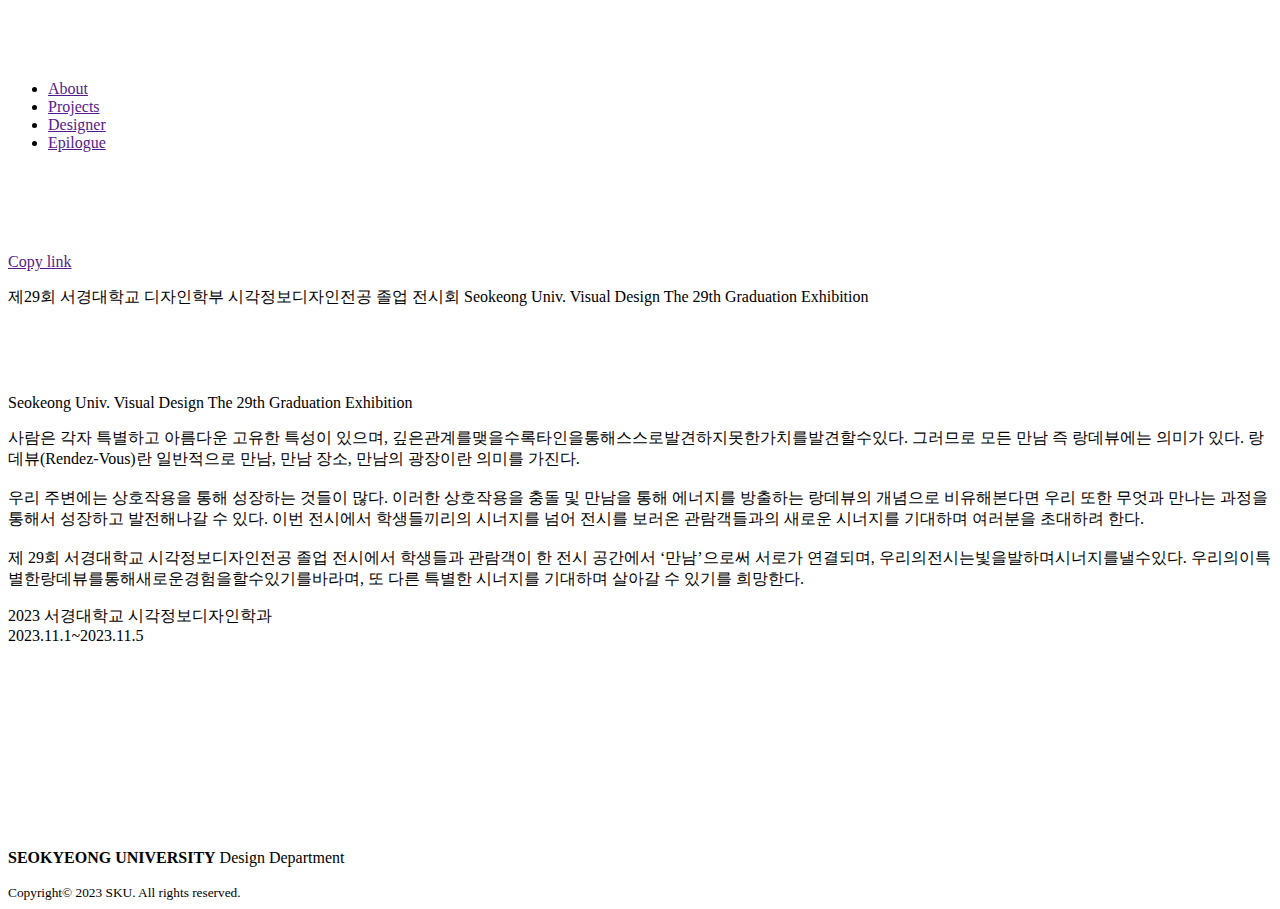
==== index.html @ 28919680 "first commit" ====
<!DOCTYPE html>
<html lang="en">
<head>
    <meta charset="UTF-8">
    <meta name="viewport" content="width=device-width, initial-scale=   ">
    <title>Document</title>
</head>
<body>
    <header class="header">
        <div class="inner">
            <h1><a href=""><img src="" alt=""></a></h1>
            <nav class="gnb">
                <ul>
                    <li><a href="">About</a></li>
                    <li><a href="">Projects</a></li>
                    <li><a href="">Designer</a></li>
                    <li><a href="">Epilogue</a></li>
                </ul>
            </nav>
        </div>
    </header>

    <main id="main">
        <section class="sc-main">
            <div class="visual">
                <div class="inner">
                    <div class="flex">
                        <div class="text-area">
                            <h2><img src="" alt=""></h2>
                            <p><img src="" alt=""></p>
                            <a href="" class="link">Copy link</a>
                            <p>
                                제29회 서경대학교 디자인학부 시각정보디자인전공 졸업 전시회
                                Seokeong Univ. Visual Design The 29th Graduation Exhibition
                            </p>
                        </div>
                        <div class="img-area">
                            <img src="" alt="">
                    
                        </div>
                    </div>
                </div>
            </div>
            <div class="logo">
                <div class="inner">
                    <img src="" alt="" class="img1">
                    <img src="" alt="" class="img2">
                </div>
            </div>
        </section>
        <section class="sc-intro">
            <div class="inner">
                <div class="flex">
                    <div class="text-area">
                        <img src="" alt="">
                        <p>Seokeong Univ. Visual Design The 29th Graduation Exhibition</p>
                        <p class="desc">
                            사람은 각자 특별하고 아름다운 고유한 특성이 있으며, 깊은관계를맺을수록타인을통해스스로발견하지못한가치를발견할수있다. 그러므로 모든 만남 즉 랑데뷰에는 의미가 있다. 랑데뷰(Rendez-Vous)란 일반적으로 만남, 만남 장소, 만남의 광장이란 의미를 가진다.<br><br>
                            우리 주변에는 상호작용을 통해 성장하는 것들이 많다. 이러한 상호작용을 충돌 및 만남을 통해 에너지를 방출하는 랑데뷰의 개념으로 비유해본다면 우리 또한 무엇과 만나는 과정을 통해서 성장하고 발전해나갈 수 있다. 이번 전시에서 학생들끼리의 시너지를 넘어 전시를 보러온 관람객들과의 새로운 시너지를 기대하며 여러분을 초대하려 한다.<br><br>
                            제 29회 서경대학교 시각정보디자인전공 졸업 전시에서 학생들과 관람객이 한 전시 공간에서 ‘만남’으로써 서로가 연결되며, 우리의전시는빛을발하며시너지를낼수있다. 우리의이특별한랑데뷰를통해새로운경험을할수있기를바라며, 또 다른 특별한 시너지를 기대하며 살아갈 수 있기를 희망한다.
                        </p>
                        <p class="desc2">
                            2023 서경대학교 시각정보디자인학과<br>
                                2023.11.1~2023.11.5
                        </p>
                    </div>
                    <div class="img-area">
                        <img src="" alt="">
                    </div>
                </div>
            </div>
        </section>
        <section class="sc-video">
            <video muted="muted" loop="loop" playsinline="">
                <source src="https://woowahan-cdn.woowahan.com/static/media/main_service.878a686a.mp4" type="video/mp4">
            </video>
        </section>
    </main>
    <footer class="footer">
        <div class="inner">
            <p class="text"><strong>SEOKYEONG UNIVERSITY</strong> Design Department</p>
            <small class="copy">Copyright© 2023 SKU. All rights reserved.</small>
        </div>
    </footer>
</body>
</html>
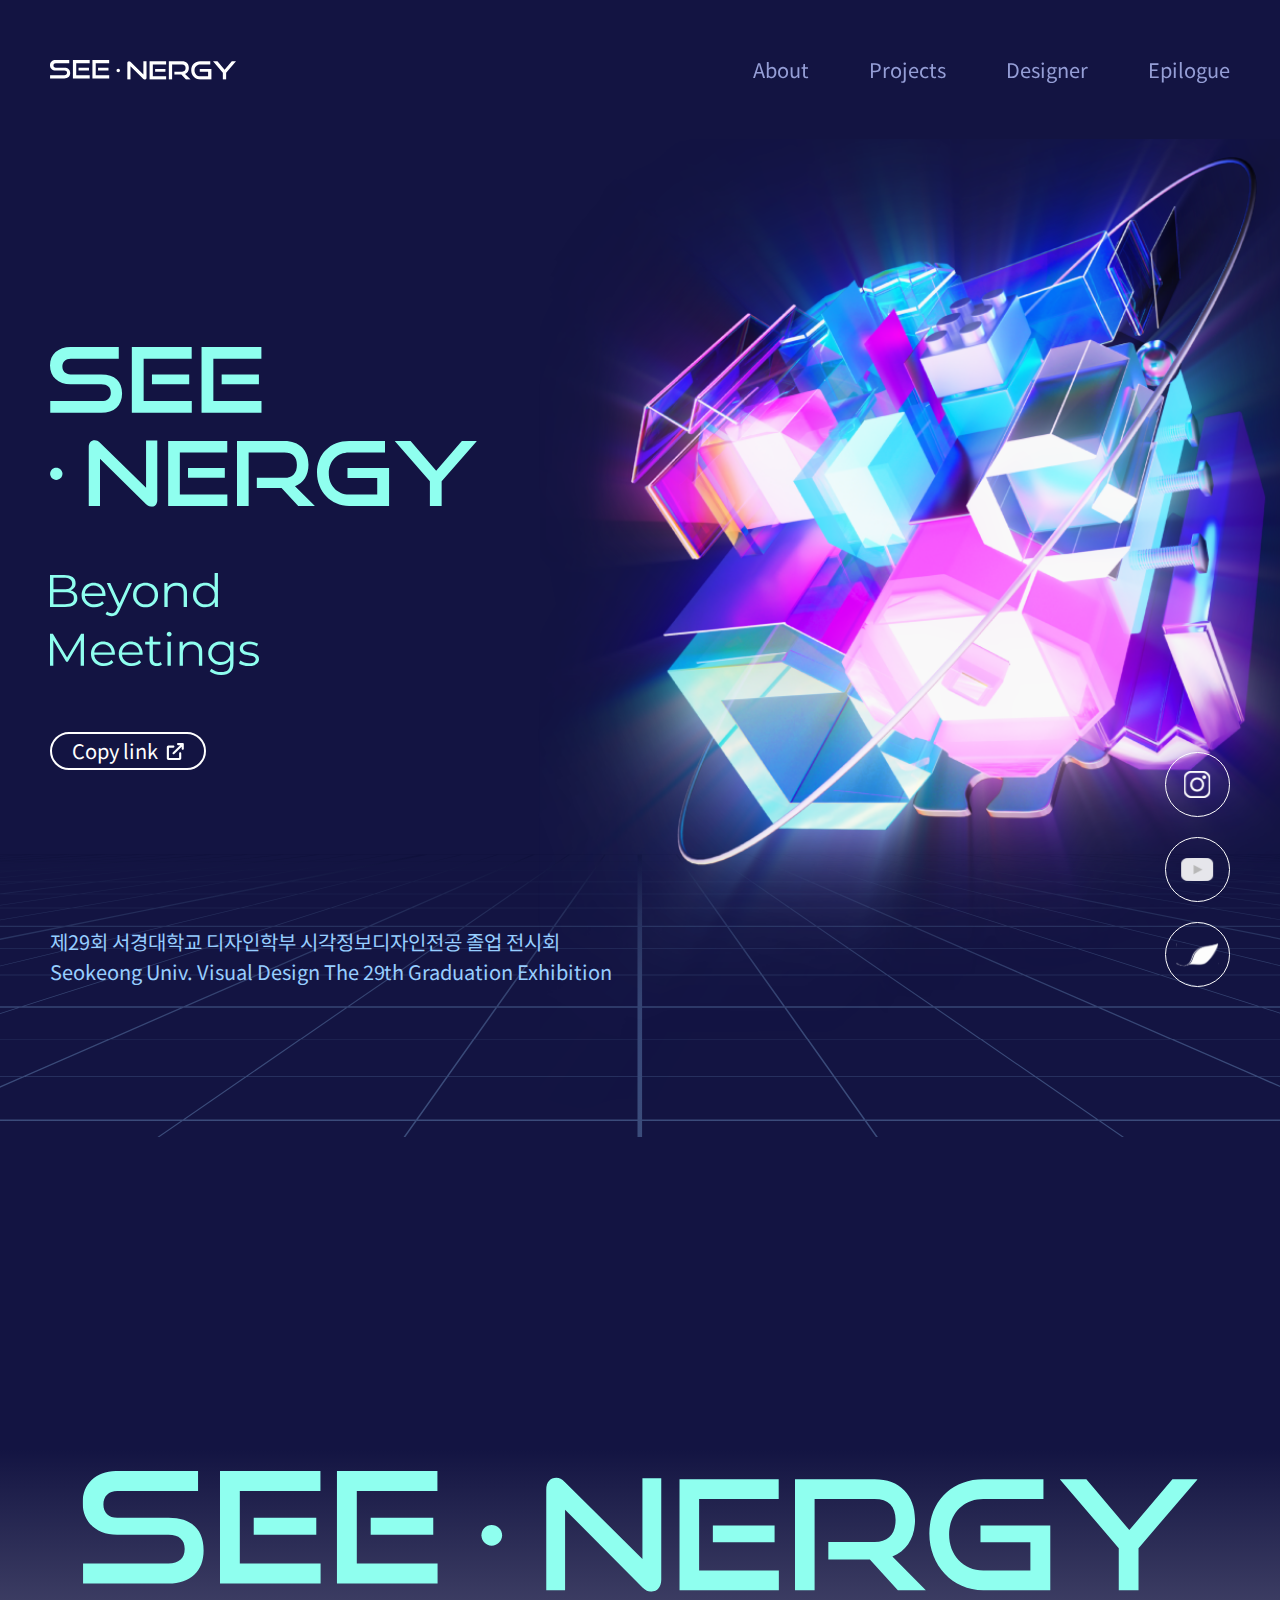
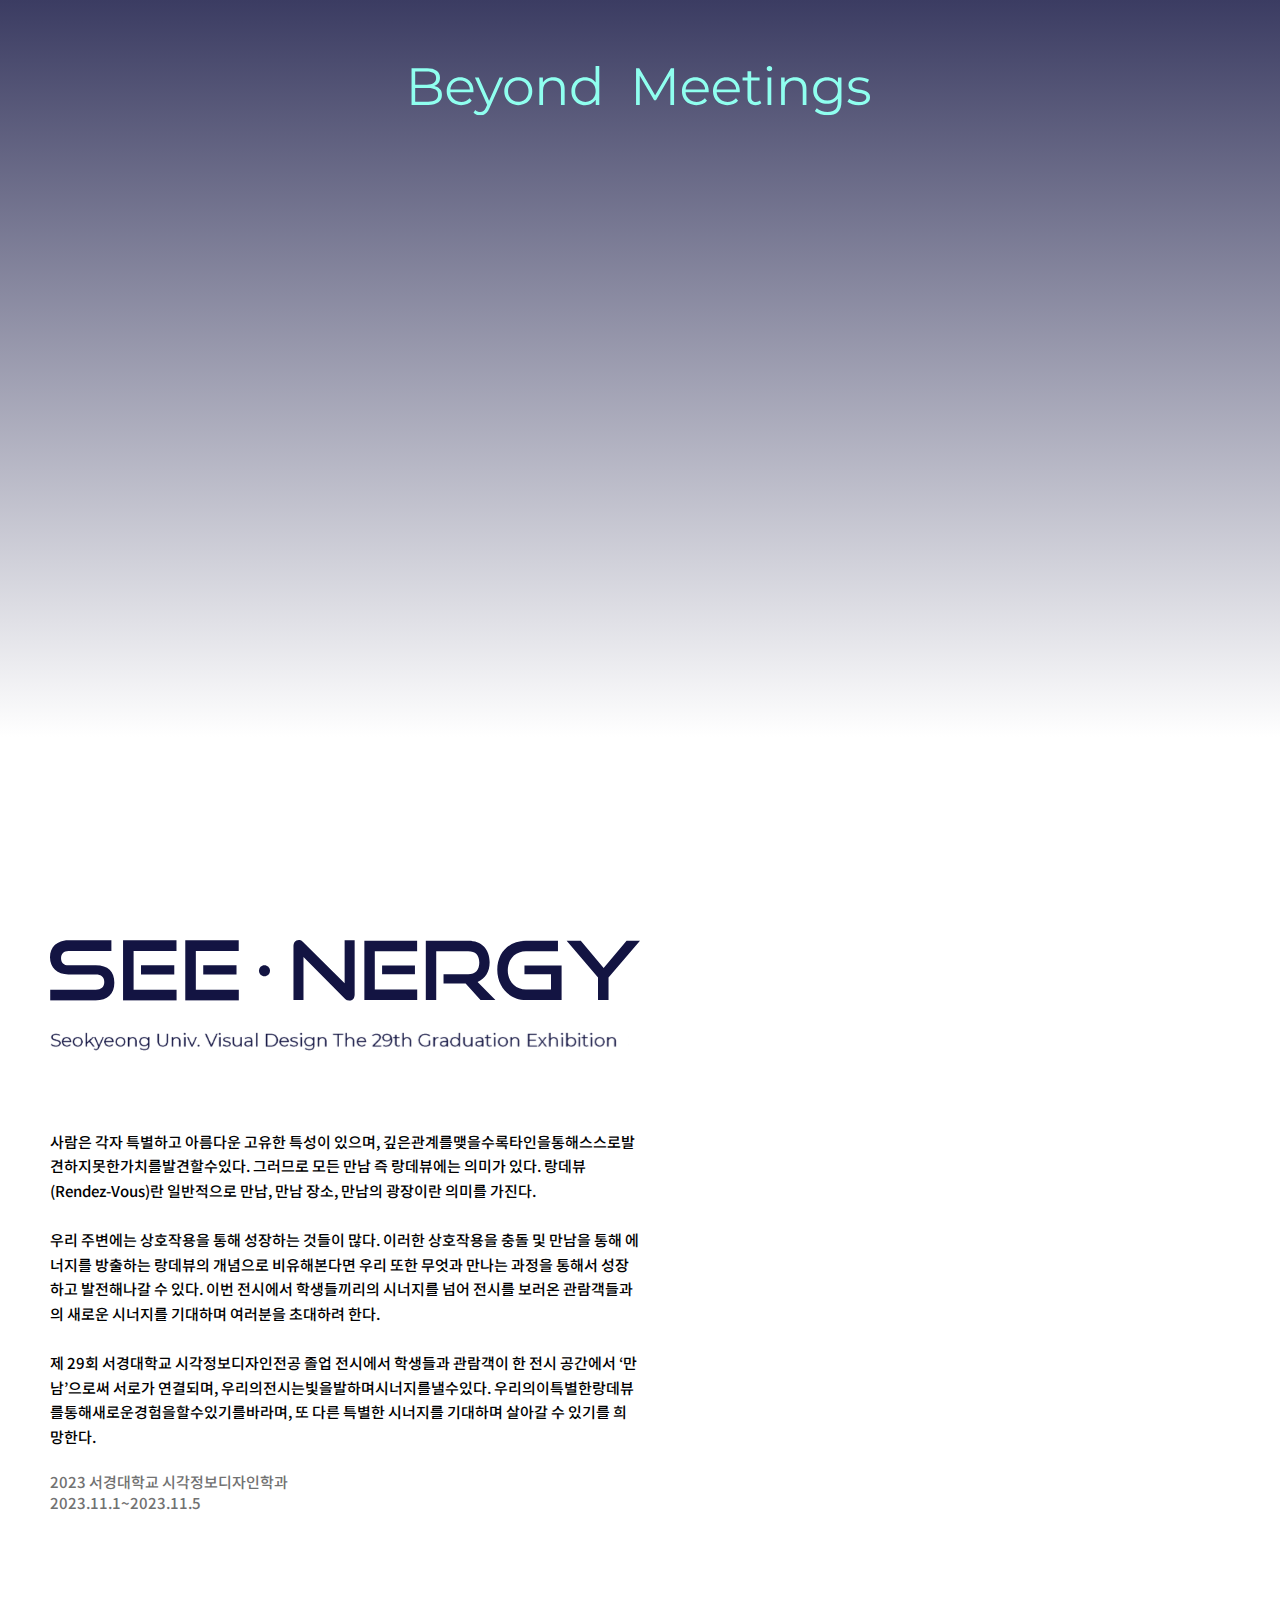
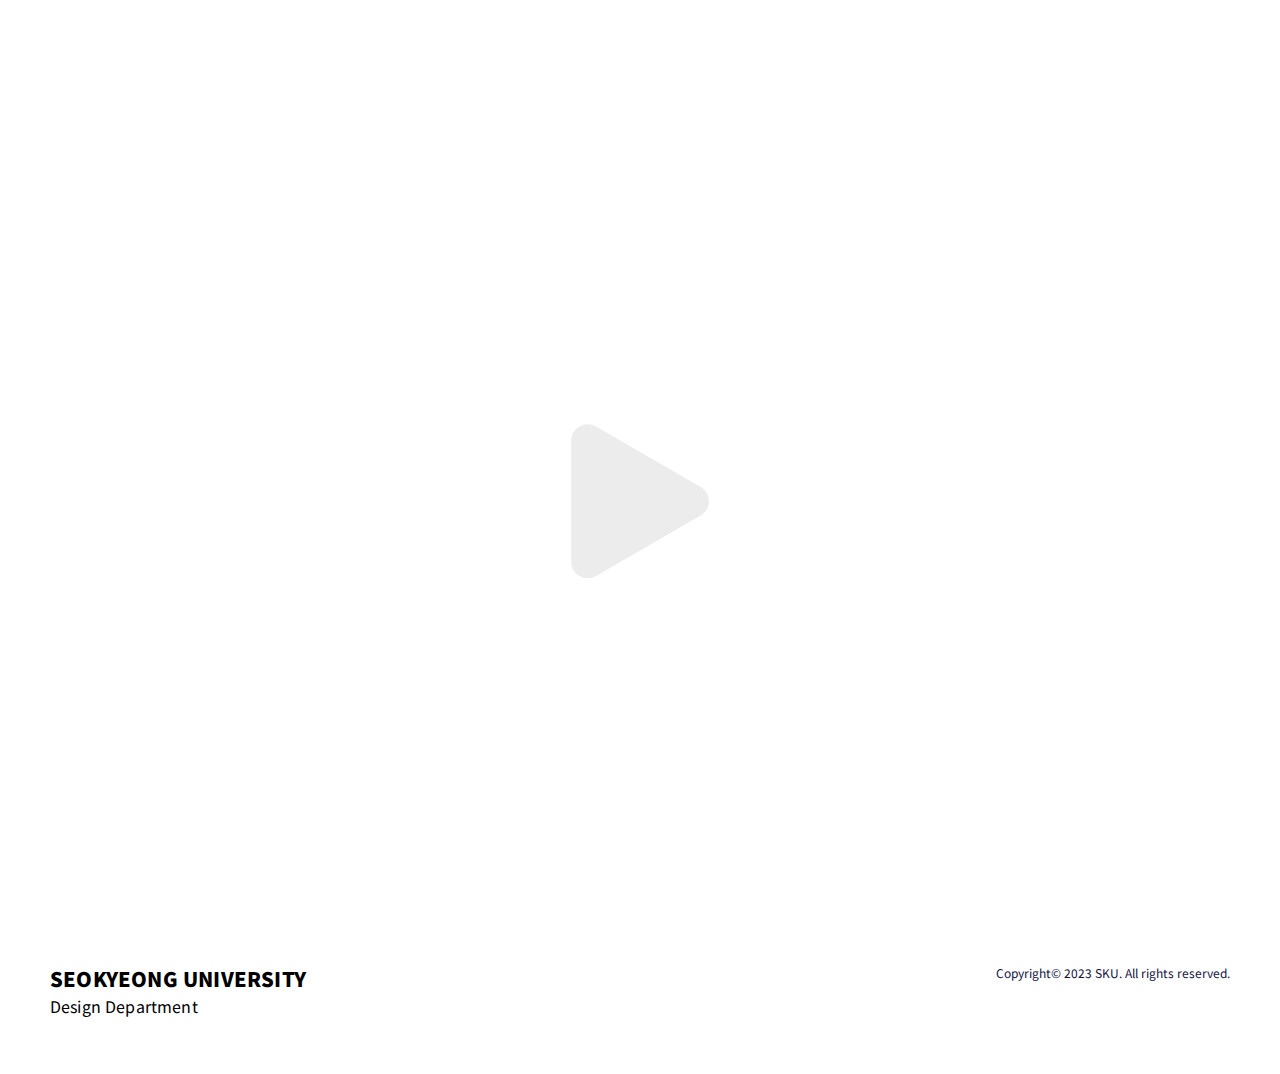
==== commit 37c8124d: "1231" ====
--- a/index.html
+++ b/index.html
@@ -2,85 +2,106 @@
 <html lang="en">
 <head>
     <meta charset="UTF-8">
-    <meta name="viewport" content="width=device-width, initial-scale=   ">
+    <meta name="viewport" content="width=device-width, initial-scale=1.0">
     <title>Document</title>
+    <link rel="stylesheet" href="./assets/css/style.css">
+
+    <script src="https://code.jquery.com/jquery-3.7.1.min.js" integrity="sha256-/JqT3SQfawRcv/BIHPThkBvs0OEvtFFmqPF/lYI/Cxo=" crossorigin="anonymous"></script>
+    <script src="./assets/js/script.js"></script>
 </head>
 <body>
-    <header class="header">
-        <div class="inner">
-            <h1><a href=""><img src="" alt=""></a></h1>
-            <nav class="gnb">
-                <ul>
-                    <li><a href="">About</a></li>
-                    <li><a href="">Projects</a></li>
-                    <li><a href="">Designer</a></li>
-                    <li><a href="">Epilogue</a></li>
-                </ul>
-            </nav>
-        </div>
-    </header>
+    <div class="wrapper main">
+        <header class="header">
+            <div class="inner">
+                <h1 class="logo"><a href="/"><img src="./assets/img/logo.svg" alt="seenergy"></a></h1>
+                <nav class="gnb">
+                    <ul>
+                        <li><a href="#about">About</a></li>
+                        <li><a href="">Projects</a></li>
+                        <li><a href="">Designer</a></li>
+                        <li><a href="">Epilogue</a></li>
+                    </ul>
+                </nav>
+            </div>
+        </header>
+        <main id="main">
+            <section class="sc-main">
 
-    <main id="main">
-        <section class="sc-main">
-            <div class="visual">
+                <div class="visual">
+                    <div class="inner">
+                        <div class="flex">
+                            <div class="text-area">
+                                <h2 class="title1"><img src="./assets/img/vis-title1.svg" alt=""></h2>
+                                <p  class="title2"><img src="./assets/img/vis-title2.svg" alt=""></p>
+                                <button class="link" onclick="clip()">Copy link <img src="./assets/img/ico-link.svg" alt=""></button>
+                                <p class="desc">
+                                    제29회 서경대학교 디자인학부 시각정보디자인전공 졸업 전시회<br>
+                                    Seokeong Univ. Visual Design The 29th Graduation Exhibition
+                                </p>
+                            </div>
+                            <div class="img-area">
+                                <img src="./assets/img/vis1.png" alt="" class="img">
+                                <div class="sns-area">
+                                    <a href="https://www.youtube.com/@Seenergy_BeyondMeetings" target="_blank"><img src="./assets/img/sns_1.svg" alt=""></a>
+                                    <a href="https://instagram.com/sku_vd?igshid=MzRlODBiNWFlZA==" target="_blank"><img src="./assets/img/sns_2.svg" alt=""></a>
+                                    <a href="https://design.skuniv.ac.kr/ " target="_blank"><img src="./assets/img/sns_3.svg" alt=""></a>
+                                </div>
+                            </div>
+                        </div>
+                    
+                    </div>
+
+                    <img src="./assets/img/grid-bg.svg" alt="" class="bg">
+                </div>
+
+
+
+                <div class="logo" id="about">
+                    <div class="inner">
+                        <img src="./assets/img/logo_big.svg" alt="" class="img1">
+                        <img src="./assets/img/logo_bg_desc.svg" alt="" class="img2">
+                    </div>
+                </div>
+            </section>
+            <section class="sc-intro">
                 <div class="inner">
                     <div class="flex">
                         <div class="text-area">
-                            <h2><img src="" alt=""></h2>
-                            <p><img src="" alt=""></p>
-                            <a href="" class="link">Copy link</a>
-                            <p>
-                                제29회 서경대학교 디자인학부 시각정보디자인전공 졸업 전시회
-                                Seokeong Univ. Visual Design The 29th Graduation Exhibition
+                            <img class="title" src="./assets/img/intro_logo.svg" alt="">
+                            <!-- <p class="sub-title">Seokeong Univ. Visual Design The 29th Graduation Exhibition</p> -->
+                            <p class="sub-title"><img src="./assets/img/intro_sub.svg" alt=""></p>
+                            <p class="desc">
+                                사람은 각자 특별하고 아름다운 고유한 특성이 있으며, 깊은관계를맺을수록타인을통해스스로발견하지못한가치를발견할수있다. 그러므로 모든 만남 즉 랑데뷰에는 의미가 있다. 랑데뷰(Rendez-Vous)란 일반적으로 만남, 만남 장소, 만남의 광장이란 의미를 가진다.<br><br>
+                                우리 주변에는 상호작용을 통해 성장하는 것들이 많다. 이러한 상호작용을 충돌 및 만남을 통해 에너지를 방출하는 랑데뷰의 개념으로 비유해본다면 우리 또한 무엇과 만나는 과정을 통해서 성장하고 발전해나갈 수 있다. 이번 전시에서 학생들끼리의 시너지를 넘어 전시를 보러온 관람객들과의 새로운 시너지를 기대하며 여러분을 초대하려 한다.<br><br>
+                                제 29회 서경대학교 시각정보디자인전공 졸업 전시에서 학생들과 관람객이 한 전시 공간에서 ‘만남’으로써 서로가 연결되며, 우리의전시는빛을발하며시너지를낼수있다. 우리의이특별한랑데뷰를통해새로운경험을할수있기를바라며, 또 다른 특별한 시너지를 기대하며 살아갈 수 있기를 희망한다.
+                            </p>
+                            <p class="desc2">
+                                2023 서경대학교 시각정보디자인학과<br>
+                                    2023.11.1~2023.11.5
                             </p>
                         </div>
                         <div class="img-area">
-                            <img src="" alt="">
-                    
+                            <img src="./assets/img/poster1.svg" alt="">
                         </div>
                     </div>
                 </div>
+            </section>
+            <section class="sc-video">
+                <video muted="muted" loop="loop" playsinline="">
+                    <source src="https://woowahan-cdn.woowahan.com/static/media/main_service.878a686a.mp4" type="video/mp4">
+                </video>
+                <button class="play"><img src="./assets/img/ico-play.svg" alt=""></button>
+            </section>
+        </main>
+        <footer class="footer">
+            <div class="inner">
+                <p class="text">
+                    <strong>SEOKYEONG UNIVERSITY</strong>
+                     Design Department
+                    </p>
+                <small class="copy">Copyright© 2023 SKU. All rights reserved.</small>
             </div>
-            <div class="logo">
-                <div class="inner">
-                    <img src="" alt="" class="img1">
-                    <img src="" alt="" class="img2">
-                </div>
-            </div>
-        </section>
-        <section class="sc-intro">
-            <div class="inner">
-                <div class="flex">
-                    <div class="text-area">
-                        <img src="" alt="">
-                        <p>Seokeong Univ. Visual Design The 29th Graduation Exhibition</p>
-                        <p class="desc">
-                            사람은 각자 특별하고 아름다운 고유한 특성이 있으며, 깊은관계를맺을수록타인을통해스스로발견하지못한가치를발견할수있다. 그러므로 모든 만남 즉 랑데뷰에는 의미가 있다. 랑데뷰(Rendez-Vous)란 일반적으로 만남, 만남 장소, 만남의 광장이란 의미를 가진다.<br><br>
-                            우리 주변에는 상호작용을 통해 성장하는 것들이 많다. 이러한 상호작용을 충돌 및 만남을 통해 에너지를 방출하는 랑데뷰의 개념으로 비유해본다면 우리 또한 무엇과 만나는 과정을 통해서 성장하고 발전해나갈 수 있다. 이번 전시에서 학생들끼리의 시너지를 넘어 전시를 보러온 관람객들과의 새로운 시너지를 기대하며 여러분을 초대하려 한다.<br><br>
-                            제 29회 서경대학교 시각정보디자인전공 졸업 전시에서 학생들과 관람객이 한 전시 공간에서 ‘만남’으로써 서로가 연결되며, 우리의전시는빛을발하며시너지를낼수있다. 우리의이특별한랑데뷰를통해새로운경험을할수있기를바라며, 또 다른 특별한 시너지를 기대하며 살아갈 수 있기를 희망한다.
-                        </p>
-                        <p class="desc2">
-                            2023 서경대학교 시각정보디자인학과<br>
-                                2023.11.1~2023.11.5
-                        </p>
-                    </div>
-                    <div class="img-area">
-                        <img src="" alt="">
-                    </div>
-                </div>
-            </div>
-        </section>
-        <section class="sc-video">
-            <video muted="muted" loop="loop" playsinline="">
-                <source src="https://woowahan-cdn.woowahan.com/static/media/main_service.878a686a.mp4" type="video/mp4">
-            </video>
-        </section>
-    </main>
-    <footer class="footer">
-        <div class="inner">
-            <p class="text"><strong>SEOKYEONG UNIVERSITY</strong> Design Department</p>
-            <small class="copy">Copyright© 2023 SKU. All rights reserved.</small>
-        </div>
-    </footer>
+        </footer>
+    </div>
 </body>
 </html>--- a/assets/css/style.css
+++ b/assets/css/style.css
@@ -0,0 +1,157 @@
+@import url('https://fonts.googleapis.com/css2?family=Noto+Sans+KR:wght@100;300;400;500;700;800;900&display=swap');
+@import './reset.css';
+@import './common.css';
+@import './layout.css';
+
+/* main-page */
+ 
+.main .sc-main{}
+.main .sc-main .visual{position: relative;
+    overflow: hidden;
+}
+.main .sc-main .visual .inner{
+    position: relative;
+    /* height: 100vh; */
+    z-index: 1;
+    padding-bottom: 150px;
+}
+.main .sc-main .visual .flex{
+    display: flex;
+}
+.main .sc-main .visual .text-area{
+    padding-top: 208px;
+    flex: 1;
+}
+.main .sc-main .visual .text-area .title1{}
+.main .sc-main .visual .text-area .title2{
+    margin-top: 66px;
+    margin-bottom: 57px;
+}
+
+
+.main .sc-main .visual .text-area .link{
+    display: inline-flex;
+    gap: 8px;
+    align-items: center;
+    border: 2px solid #fff;
+    font-size: 20px;
+    color: #fff;
+    padding: 2px 20px;
+    border-radius: 20px;
+}
+.main .sc-main .visual .text-area .desc{
+    color: #97ceff;
+    font-size: 20px;
+    margin-top: 157px;
+}
+.main .sc-main .visual .img-area{
+    position: relative;
+    flex: 1;
+}
+.main .sc-main .visual .img-area .img{
+    width: 1289px;
+    position: absolute;
+    top: -200px;left: 50%;
+    transform: translateX(-50%);
+    max-width: none;
+}
+
+
+.main .sc-main .visual .sns-area{
+    display: flex;
+    flex-direction: column;
+    position: absolute;
+    bottom: 0px;right: 0;
+    gap: 20px;
+}
+.main .sc-main .visual .sns-area a{
+    display: flex;
+    align-items: center;
+    justify-content: center;
+    width: 65px;
+    height: 65px;
+    border: 1px solid #fff;
+    border-radius: 50%;
+}
+.main .sc-main .visual .bg{
+    position: absolute;
+    width: 120%;
+    bottom: 0;left: 50%;
+    transform: translateX(-50%);
+}
+
+
+
+.main .sc-main .logo{
+    padding-top: 333px;
+    padding-bottom: 621px;
+
+    background: rgb(19,20,66);
+background: linear-gradient(180deg, rgba(19,20,66,1) 26%, rgba(255,255,255,1) 100%);
+}
+.main .sc-main .logo .inner{
+    display: flex;
+    flex-direction: column;
+    align-items: center;
+    gap: 74px;
+}
+
+
+
+.main .sc-intro{
+    background: #fff;
+    padding-top: 203px;
+    padding-bottom: 512px;
+}
+.main .sc-intro .flex{
+    display: flex;
+    
+}
+.main .sc-intro .text-area{
+    flex: 1;
+    max-width: 627px;
+}
+.main .sc-intro .text-area .title{margin-bottom: 30px;}
+.main .sc-intro .text-area .sub-title{margin-bottom: 43px;}
+.main .sc-intro .text-area .desc{
+    font-weight: 500;
+    font-size: 15px;
+    line-height: 164%;
+    margin-bottom: 23px;
+}
+.main .sc-intro .text-area .desc2{
+    color: #717171;
+    font-size: 15px;
+    font-weight: 500;
+    line-height: 139.023%;
+}
+.main .sc-intro .img-area{
+    flex: 1;
+    display: flex;
+    justify-content: flex-end;
+}
+.main .sc-intro .img-area img{}
+
+
+
+.main .sc-video{
+    position: relative;
+    background: #fff;
+}
+.main .sc-video video{
+    width: 100%;
+}
+
+.main .sc-video .play{
+    position: absolute;
+    top: 50%;left: 50%;
+    transform: translate(-50%, -50%);
+}
+
+.main .sc-video .play.hide{
+    display: none;
+}
+.main footer{
+    background: #fff;
+    padding-top: 388px; 
+}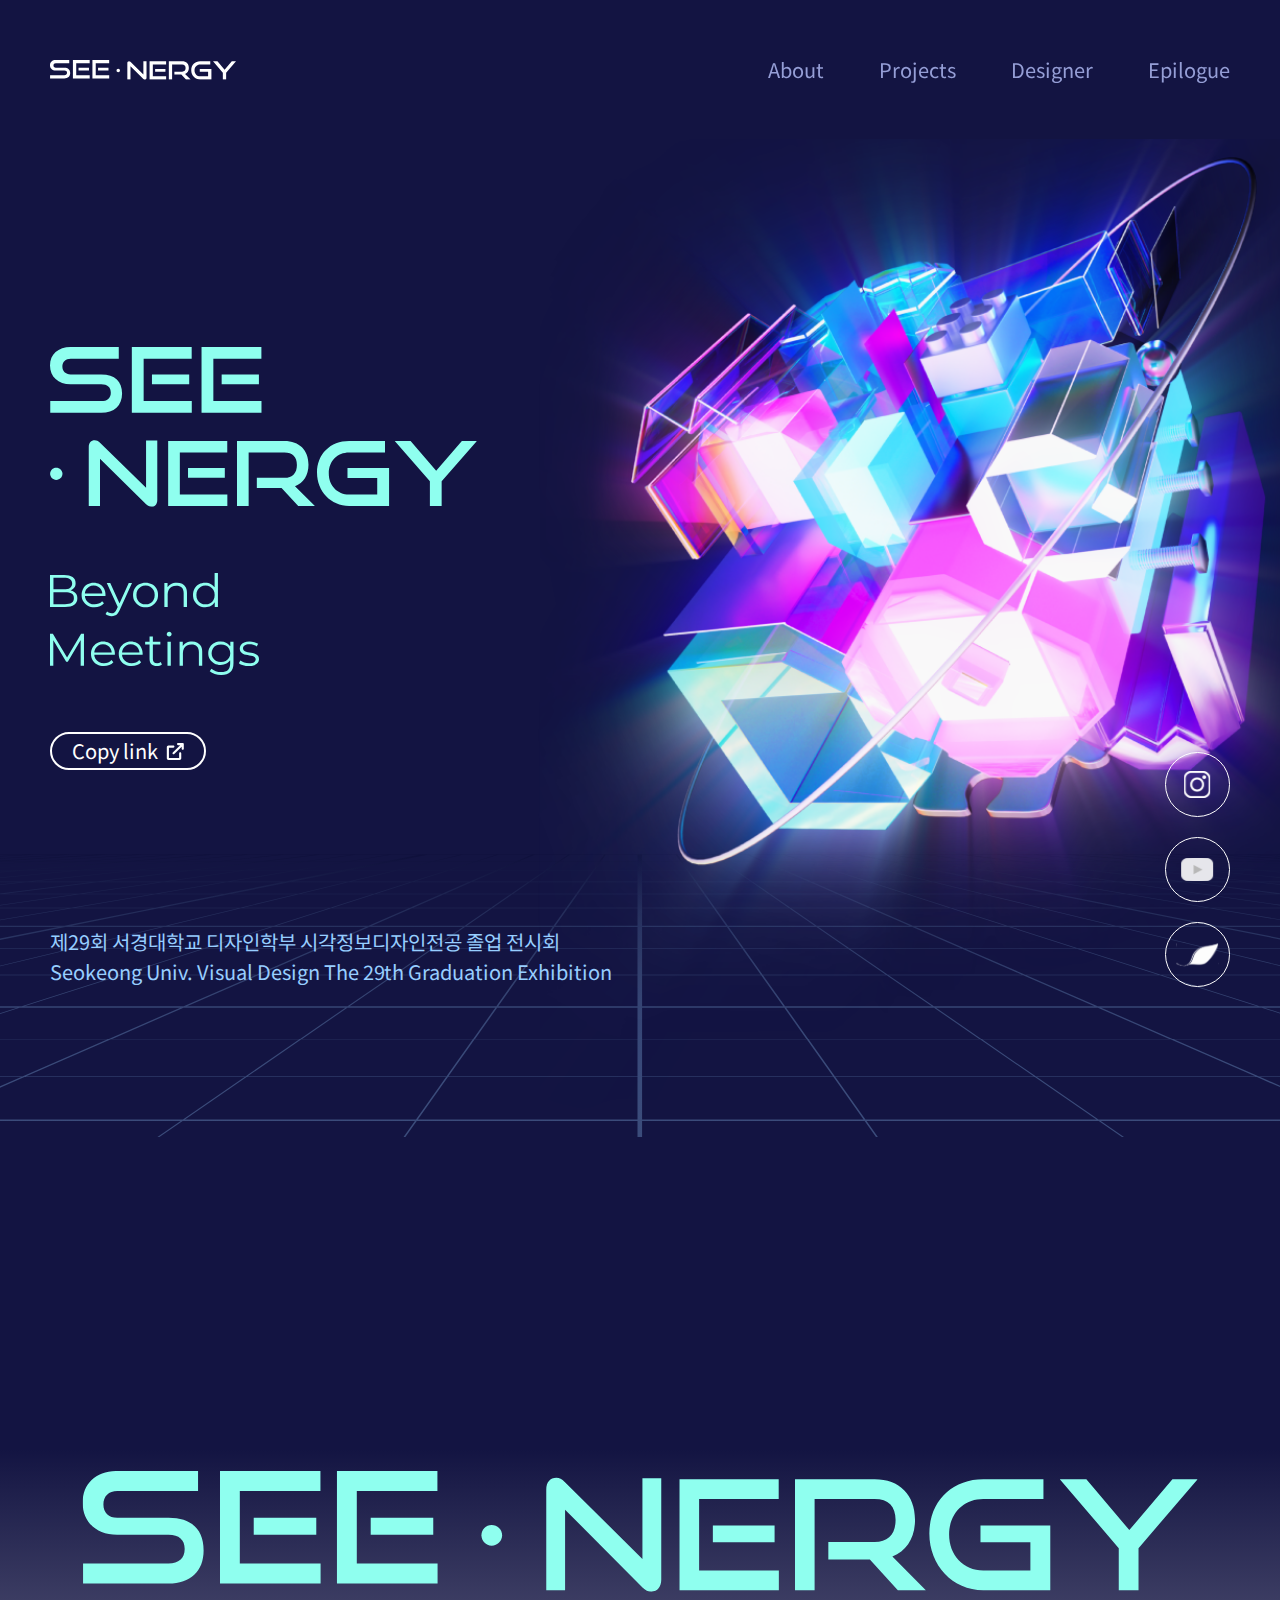
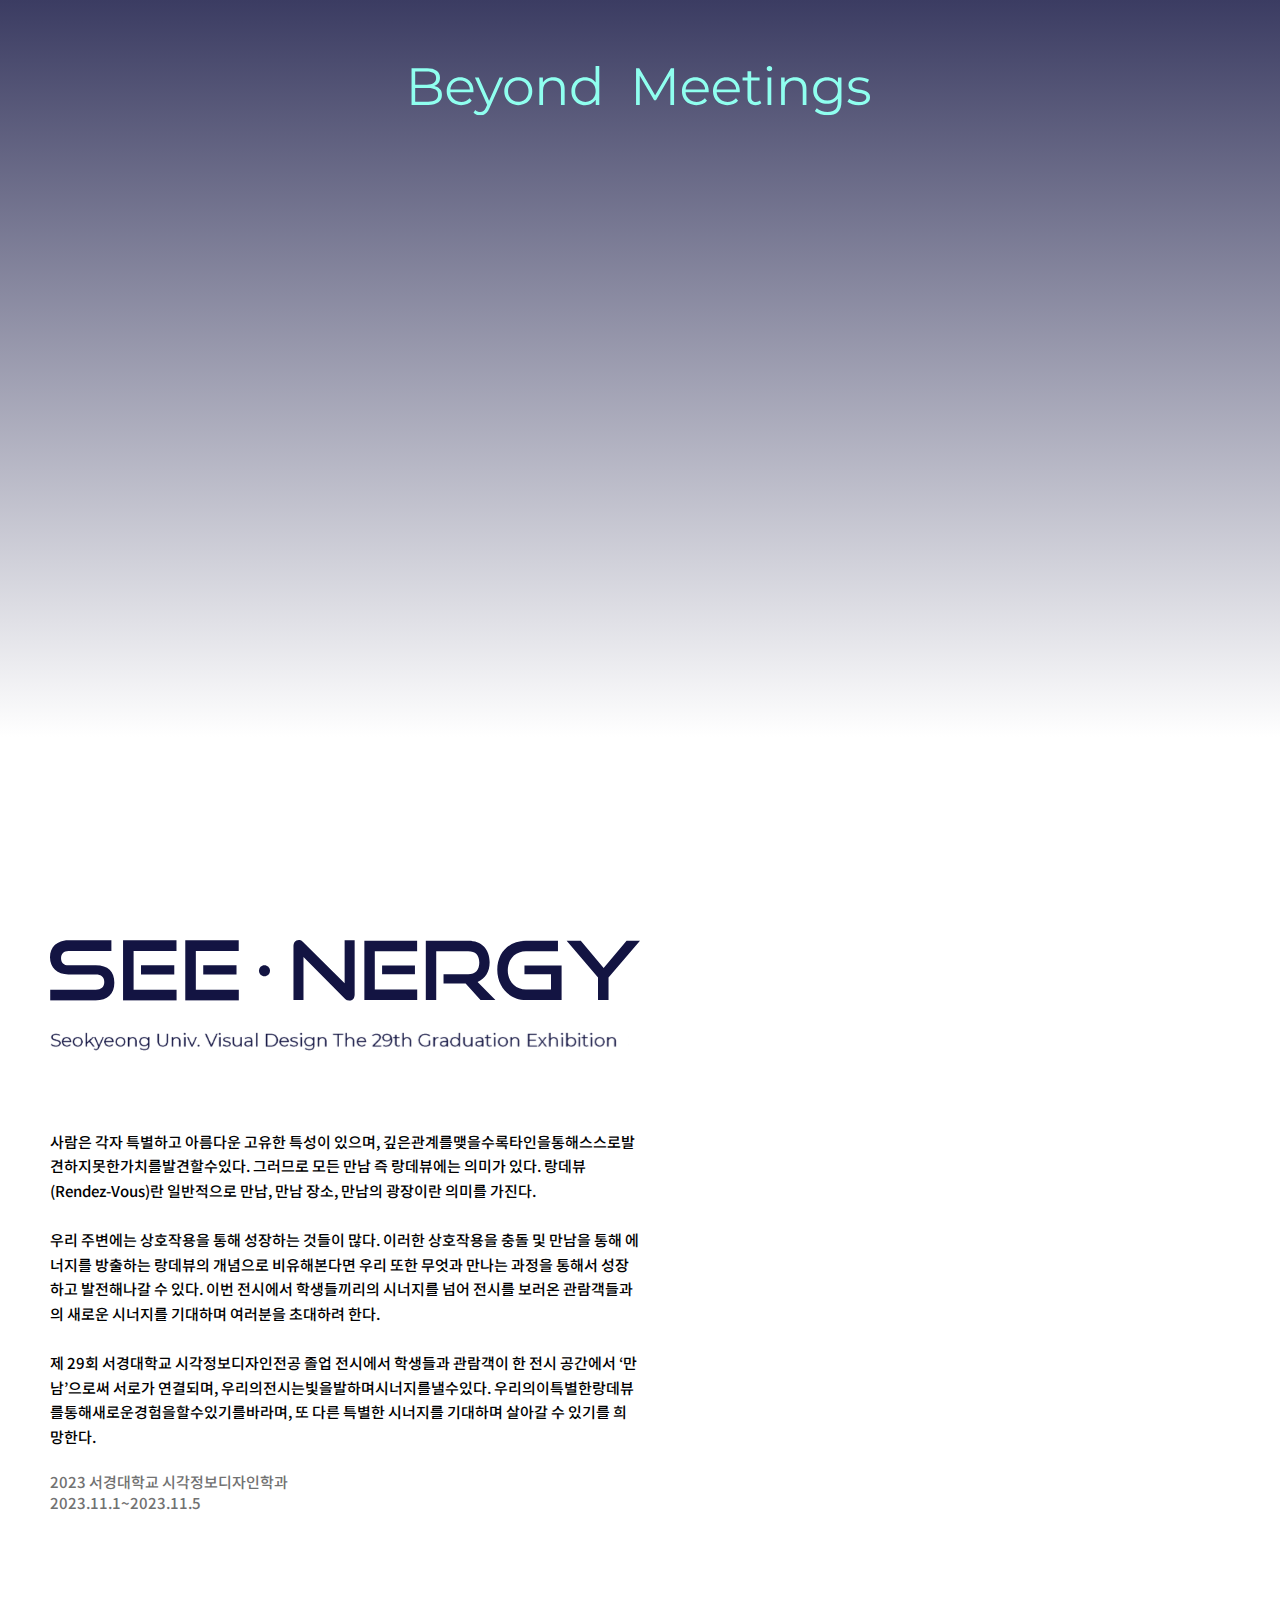
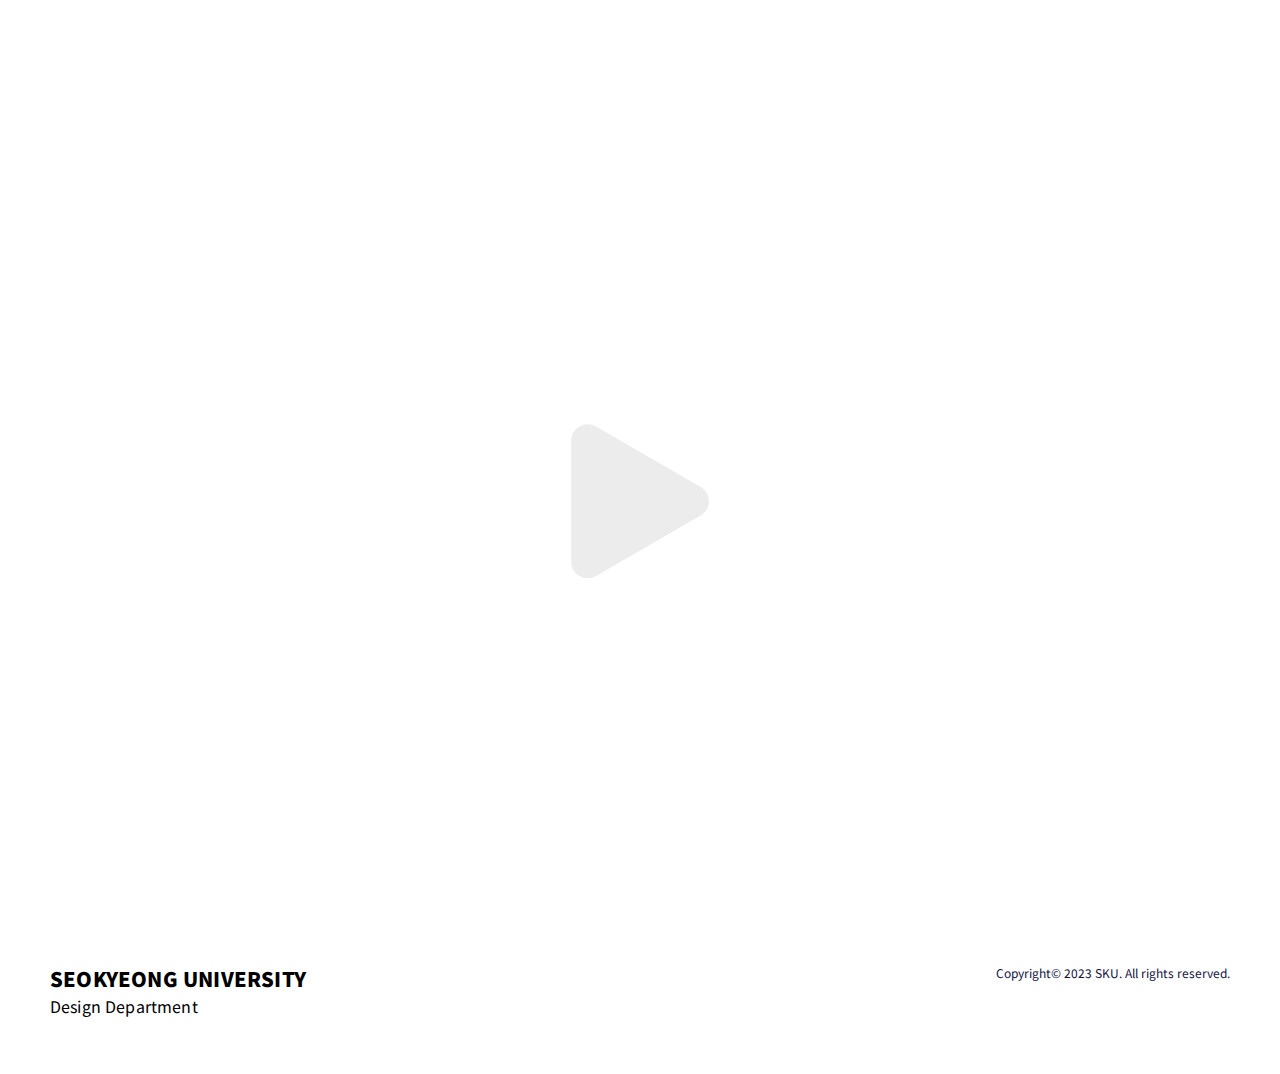
==== commit be122fe7: "111111111" ====
--- a/index.html
+++ b/index.html
@@ -24,7 +24,7 @@
                 </nav>
             </div>
         </header>
-        <main id="main">
+        <main >
             <section class="sc-main">
 
                 <div class="visual">
--- a/assets/css/style.css
+++ b/assets/css/style.css
@@ -151,7 +151,189 @@
 .main .sc-video .play.hide{
     display: none;
 }
-.main footer{
-    background: #fff;
-    padding-top: 388px; 
-}+/*  */
+main .group-title{}
+main .group-title p{}
+main .group-title h2{ font-size: 74px; letter-spacing: 3.744px; font-weight: 900; color: #8fffef; line-height: 1; }
+
+
+
+.projectList {}
+.projectList .content{ margin-top: 200px; }
+.projectList .tab-nav{ display: flex; justify-content: center; }
+.projectList .tab-nav a{ position: relative; color: #959ed6; font-size: 40px; line-height: 1.2; letter-spacing: 4px; padding: 0 35px; }
+.projectList .tab-nav a+a::before{ position: absolute; right: 0;left: 0; background: #959ED6; width: 2px; height: 47px; content: ''; }
+.projectList .tab-nav a.active{ font-weight: 700; color: #fff; }
+.projectList .tab-cont{ margin-top: 85px; }
+.projectList .tab-cont .cont{ display: none; }
+.projectList .tab-cont .cont.active{ display: block; }
+.projectList .tab-cont ul{ display: grid; grid-template-columns: repeat(4,1fr); gap: 40px; }
+.projectList .tab-cont li{}
+.projectList .tab-cont li a{ display: block; position: relative; }
+.projectList .tab-cont li img{ width: 100%; }
+.projectList .tab-cont .desc{ display: flex; flex-direction: column; align-items: center; justify-content: center; position: absolute; top: 0;left: 0; right: 0;bottom: 0; background: rgba(0, 0, 0, 0.70); color: #fff; opacity: 0; visibility: hidden; transition: 0.3s; }
+.projectList .tab-cont li:hover .desc{ opacity: 1; visibility: visible; }
+.projectList .tab-cont .desc strong{ color: #FFF; text-shadow: 0px 4px 29px rgba(0, 0, 0, 0.25); font-family: Noto Sans KR; font-size: 30px; font-weight: 500; line-height: 147.531%; }
+.projectList .tab-cont .desc span{ color: #FFF; font-size: 15px; line-height: 147.531%; }
+
+
+
+.projectView .sc-view{}
+.projectView .sc-view img{width: 100%;}
+.projectView .sc-view .iframe{ position: relative; padding-bottom: 56.25%; margin-bottom: 215px; }
+.projectView .sc-view .iframe iframe{ position: absolute; top: 0;left: 0; width: 100%; height: 100%; }
+
+.projectView .navigation{
+    color: #fff;
+    margin-top: 51px;
+}
+.projectView .navigation .inner{
+    display: flex;
+    justify-content: space-between;
+}
+.projectView .navigation a img{height: 30px;}
+.projectView .navigation .link-back{
+    display: flex;
+    gap: 24px;
+}
+.projectView .navigation .link-next{
+    display: flex;
+    gap: 24px;
+}
+.projectView .navigation .link-next p{
+    display: flex;
+    align-items: center;
+    color: #D9D9D9;
+    font-size: 24px;
+    font-weight: 300;
+    line-height: 101.023%;
+    letter-spacing: 2.16px;
+    text-transform: uppercase;
+    white-space: nowrap;
+}
+.projectView .navigation .link-next p span{
+    color: #D9D9D9;
+    font-size: 32px;
+    font-weight: 700;
+    letter-spacing: 2.88px;
+    margin-left: 14px;
+}
+
+.designerList{position: relative;}
+.designerList .group-title{
+    margin-bottom: 220px;
+}
+.designerList .content{
+    position: relative;
+    z-index: 1;
+}
+.designerList .content.media{margin-top: 123px;}
+.designerList h3{
+    color: #959ED6;
+    font-size: 40px;
+    font-weight: 100;
+    line-height: 129.023%; 
+    letter-spacing: 4px;
+    text-align: center;
+    margin-bottom: 47px;
+}
+.designerList ul{
+    display: grid;
+    grid-template-columns: repeat(5,1fr);
+    gap: 47px 22px;
+}
+.designerList ul li{}
+.designerList ul .link{}
+.designerList ul img{ width: 100%; }
+.designerList ul .desc{ color: #fff; display: flex; flex-direction: column; gap: 7px; padding-top: 23px; }
+.designerList ul .desc strong{ font-size: 24px; font-weight: 400; line-height: 129.023%; }
+.designerList ul .desc span{ font-size: 16px; font-weight: 300; line-height: 129.023%; }
+.designerList .bg{ position: absolute; bottom: 0;left: 50%; transform: translateX(-50%); width: 169.79%; }
+.designerList::after{ position: absolute; bottom: 0; left: 0; width: 100%; content: ''; height: 232px; background: linear-gradient(180deg,rgba(255, 255, 255, 0.00) 0%,rgba(255, 255, 255, 0.20) 100%); }
+
+
+
+.designerView{position: relative;}
+.designerView .view{position: relative;z-index: 1;}
+
+.designerView .group-nav{margin-bottom: 72px;}
+.designerView .group-nav img{height: 30px;}
+
+.designerView .profile{
+    display: flex;
+    gap: 40px;
+}
+.designerView .thumb{}
+.designerView .thumb img{}
+.designerView .info{
+    display: flex;
+    flex-direction: column;
+    justify-content: space-between;
+    flex: 1;
+}
+.designerView .info .desc1{
+    display: flex;
+    flex-direction: column;
+}
+.designerView .info .desc1 strong{
+    color: #D9D9D9;
+    font-size: 40px;
+    font-weight: 700;
+    line-height: 101.023%;
+    letter-spacing: 3.6px;
+}
+.designerView .info .desc1 span{
+    color:#959ED6;
+    font-size: 24px;
+    font-weight: 400;
+    line-height: 101.023%;
+    letter-spacing: 2.16px;
+    margin-top: 16px;
+    }
+.designerView .info .desc2{
+    color: #FFF;
+    font-size: 24px;
+    line-height: 163.023%; 
+    letter-spacing: 2.52px;
+    }
+.designerView .info .desc2 dl{
+    display: flex;
+}
+.designerView .info .desc2 dt{
+    font-weight: 100;
+    min-width: 165px;
+}
+.designerView .info .desc2 dd{
+    font-weight: 300;
+}
+
+
+
+.designerView .signature{}
+.designerView .signature img{}
+
+
+
+.designerView .works{
+    display: grid;
+    grid-template-columns: repeat(4,1fr);
+    gap: 40px;
+    margin-top: 103px;
+}
+.designerView .works li{}
+.designerView .works a{
+    display: block;
+    overflow: hidden;
+}
+.designerView .works img{
+    transition: 0.3s;
+}
+.designerView .works li:hover img{
+    transform: scale(1.33);
+}
+
+.designerView .bg{ position: absolute;
+     bottom: 0;left: 50%; 
+     width: 100%;
+     height: 676px;
+     transform: translateX(-50%); }